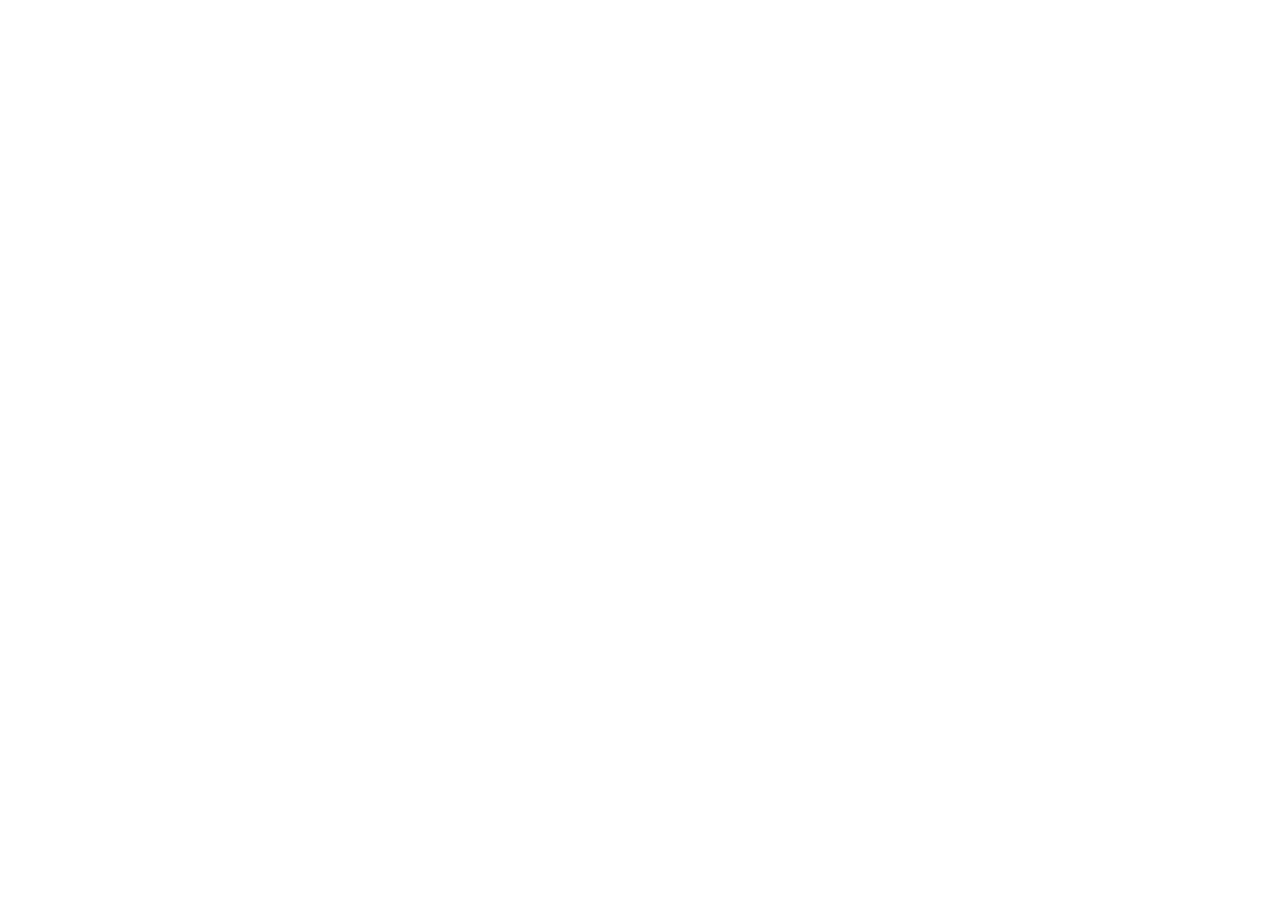
==== sunnatilla.html @ fc8e4e3a "start" ====
<!DOCTYPE html>
<html lang="en">
<head>
    <meta charset="UTF-8">
    <meta name="viewport" content="width=device-width, initial-scale=1.0">
    <title>Document</title>
    <link href="https://cdn.jsdelivr.net/npm/bootstrap@5.3.3/dist/css/bootstrap.min.css" rel="stylesheet">
    <link rel="stylesheet" href="sunnat.css">
</head>
<body>
    
</body>
<script src="https://cdn.jsdelivr.net/npm/bootstrap@5.3.3/dist/js/bootstrap.bundle.min.js"></script>
</html>
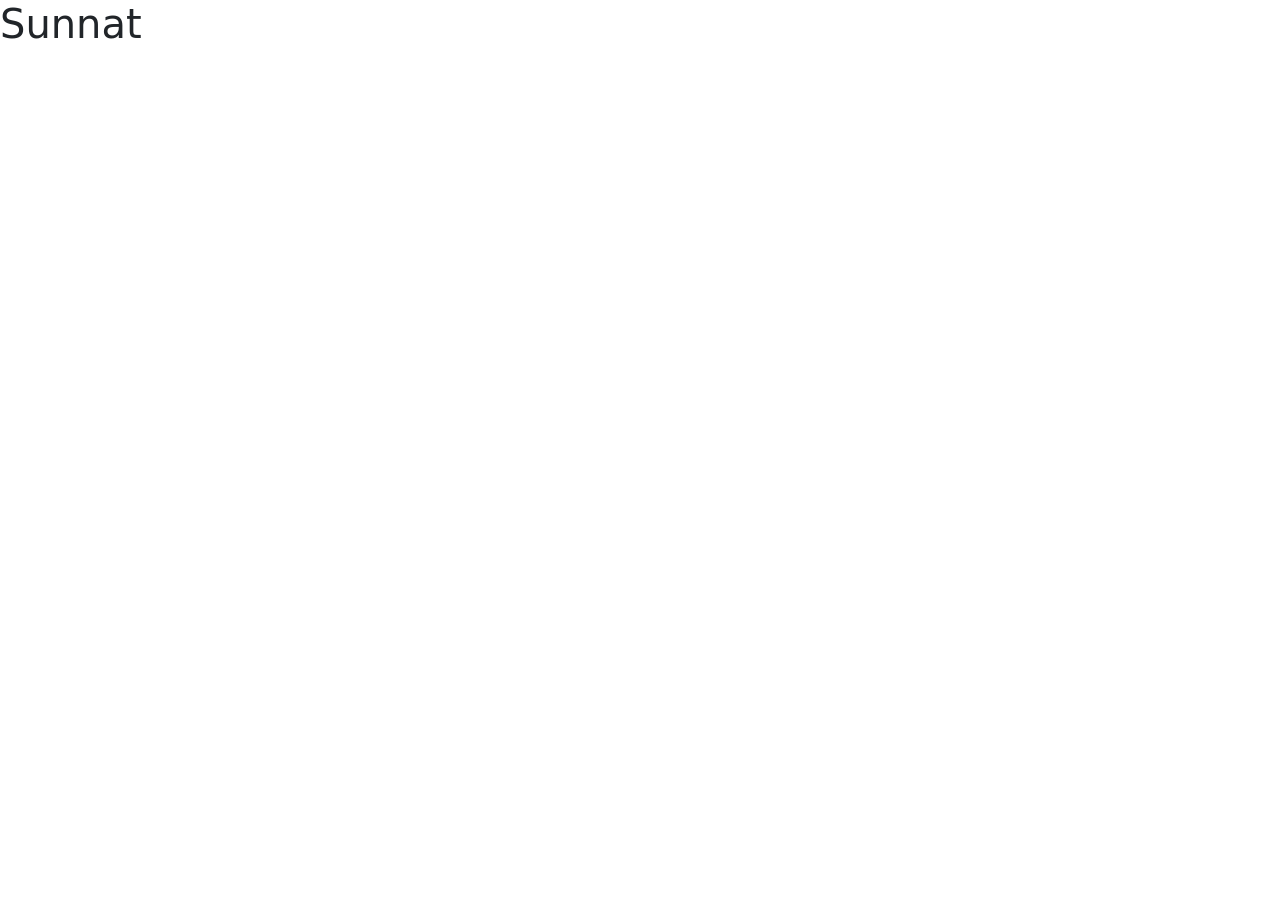
==== commit 67948cd8: "palonchi" ====
--- a/sunnatilla.html
+++ b/sunnatilla.html
@@ -8,7 +8,7 @@
     <link rel="stylesheet" href="sunnat.css">
 </head>
 <body>
-    
+    <h1>Sunnat</h1>
 </body>
 <script src="https://cdn.jsdelivr.net/npm/bootstrap@5.3.3/dist/js/bootstrap.bundle.min.js"></script>
 </html>
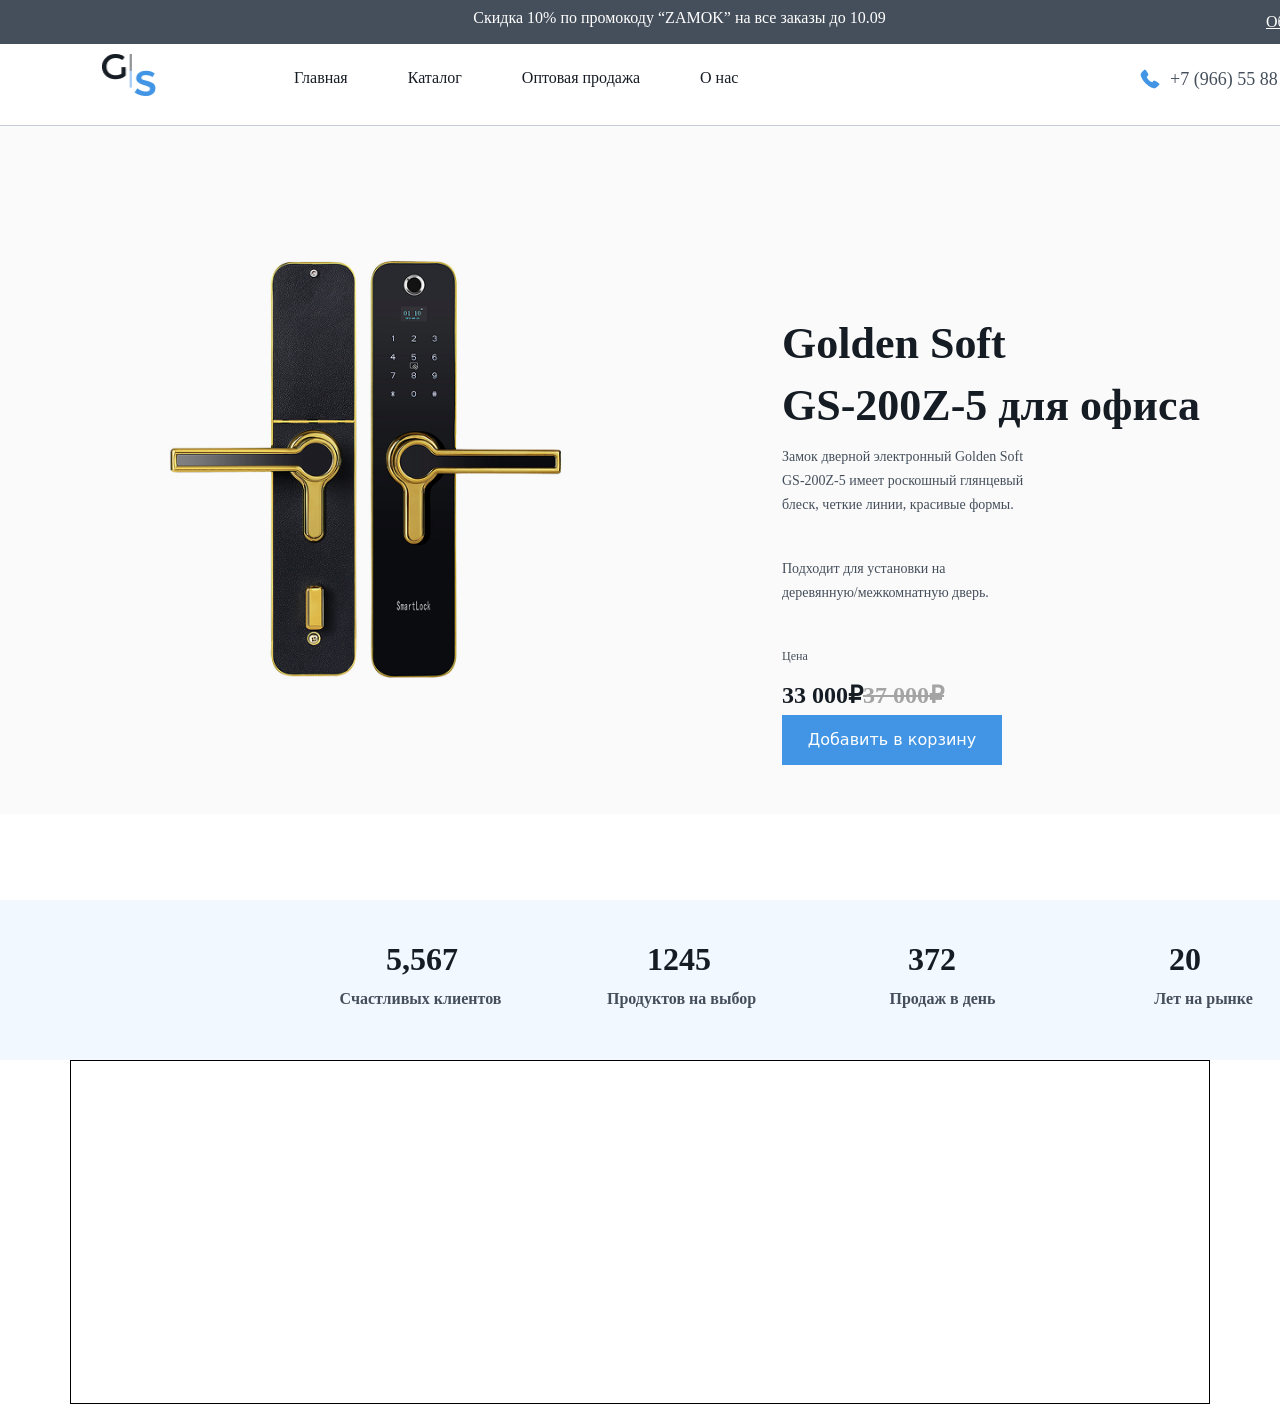
==== commit 88c5da42: "tepa" ====
--- a/sunnatilla.html
+++ b/sunnatilla.html
@@ -8,7 +8,93 @@
     <link rel="stylesheet" href="sunnat.css">
 </head>
 <body>
-    <h1>Sunnat</h1>
+    <div class="ota">
+        <div class="header">
+            <div class="container">
+                <div class="row">
+                     <h4 class="hd2">Скидка 10% по промокоду “ZAMOK” на все заказы до 10.09</h4>
+                    <a href="#" class="hd1">Обратный звонок</a>
+                   
+                </div>
+            </div>
+       
+        </div>
+        <nav>
+        <div class="container">
+            <img src="sikonka/Logo.png" width="54px"  class="im1" height="42px" alt="">
+            <ul class="menu">
+                        <li><a href="#" >Главная</a></li>
+                        <li><a href="nigora.html">Каталог </a></li>
+                        <li><a href="#">Оптовая продажа</a></li>
+                        <li><a href="#">О нас</a></li>
+                       
+                       
+                    </ul>
+                   
+        </div>
+
+       
+    </nav> 
+    <img src="sikonka/phone-call 1.png" class="img2" alt="">
+    <h4 class="hd3">+7 (966) 55 88 499</h4>
+    <img src="sikonka/Frame 4.png" alt="" class="img3">
+    </div>
+
+    <div class="ota2">
+        <div class="container">
+            <div class="row">
+               <div class="tpong">
+                <br>
+                <h1 class="oh1">Golden Soft <br> GS-200Z-5 для офиса</h1>
+                <p class="oh2">Замок дверной электронный Golden Soft <br> GS-200Z-5 имеет роскошный глянцевый <br> блеск, четкие линии, красивые формы.</p>
+                <br>
+                <p class="oh3">Подходит для установки на <br> деревянную/межкомнатную дверь.</p>
+                <br>
+                <p class="oh4">Цена</p>
+
+                <h4 class="oh5">33 000₽<span style="color: #A4A4A4;"><del>37 000₽</del></span>  </h4> 
+                <button class="btn1">Добавить в корзину</button>
+
+           </div> 
+            </div>
+           
+        </div>
+    </div>
+
+    <div class="kichikqism">
+        <div class="container">
+            <div class="row">
+                <div class="qator">
+                    <div class="qator1">
+                        <h4 class="hrf1">5,567</h4>
+                        <h4 class="hrf2">Счастливых клиентов</h4>
+                    </div>
+                    <div class="qator1">
+                        <h4 class="hrf1">1245</h4>
+                        <h4 class="hrf2">Продуктов на выбор</h4>
+                    </div>
+                    <div class="qator1">
+                        <h4 class="hrf1">372</h4>
+                        <h4 class="hrf2">Продаж в день</h4>
+                    </div>
+                    <div class="qator1">
+                        <h4 class="hrf1">20</h4>
+                        <h4 class="hrf2">Лет на рынке</h4>
+                    </div>
+                </div>
+
+            </div>
+        </div>
+    </div>
+
+
+    <div class="container">
+        <div class="row">
+            <div class="servisqismi">
+                
+            </div>
+        </div>
+    </div>
 </body>
 <script src="https://cdn.jsdelivr.net/npm/bootstrap@5.3.3/dist/js/bootstrap.bundle.min.js"></script>
 </html>
--- a/sunnat.css
+++ b/sunnat.css
@@ -0,0 +1,261 @@
+.ota{
+width: 100%;
+height: 126px;
+opacity: 1;
+border-left: 0;
+border-top: 0;
+border-right: 0;
+border-bottom: 1px solid #C4CDD5;
+}
+.header{
+    width: 100%;
+height: 44px;
+opacity: 1;
+background-color: #454F5B;
+}
+.hd1{
+    width: 156px;
+height: 26px;
+opacity: 1px;
+font-family: SF Pro Display;
+font-weight: 500;
+font-size: 16px;
+line-height: 26px;
+letter-spacing: 12%;
+text-decoration: underline;
+text-decoration-style: solid;
+text-decoration-thickness: 0%;
+color: #FFFFFF;
+margin-left: 1184px;
+margin-top: -30px;
+}
+.hd2{
+    width: 841px;
+height: 26px;
+opacity: 1;
+font-family: SF Pro Display;
+font-weight: 500;
+font-size: 16px;
+line-height: 26px;
+letter-spacing: 12%;
+color:#FFFFFF;
+padding-left: 390px;
+margin-top: 5px;
+text-align: center;
+}
+
+nav{
+    /* width: 100%;
+height: 90px;
+opacity: 0.65; */
+background-color: white;
+}
+
+.menu{
+    display: flex;
+    margin-left: 150px;
+    margin-top: -50px;
+
+
+
+}
+.menu > li{
+    margin: 0 30px;
+    list-style: none;
+    padding-top: 20px;
+}
+.menu > li > a{
+    text-decoration: none;
+    font-family: Roboto;
+font-weight: 400;
+font-size: 16px;
+line-height: 100%;
+letter-spacing: 0%;
+width: 164px;
+height: 19px;
+color: #161C24;
+
+opacity: 1;
+
+}
+.menu > li > a:hover{
+    color:#161c247b ;
+
+}
+.im1{
+    margin-left: 20px;
+    margin-top: 10px;
+}
+.img2{
+    margin-left: 1140px;
+    margin-top: -80px;
+}
+.hd3{
+    width: 157px;
+height: 21px;
+font-family: SF Pro Display;
+font-weight: 400;
+font-size: 18px;
+line-height: 100%;
+letter-spacing: 0%;
+color: #454F5B;
+margin-left: 1170px;
+    margin-top: -60px;
+}
+.img3{
+    margin-left: 1330px;
+    margin-top: -70px;
+}
+.ota2{
+    width: 100%;
+height: 774px;
+opacity: 1;
+ background-image: url('sikonka/Rectangle\ 6.png');
+ background-size: 100%;
+ background-repeat: no-repeat;
+}
+.tpong{
+    width: 604px;
+height: 489px;
+opacity: 1;
+gap: 20px;
+margin-left: 700px;
+margin-top: 163px;
+
+}
+.oh1{
+    width: 604px;
+height: 124px;
+opacity: 1;
+font-family: SF Pro Text;
+font-weight: 600;
+font-size: 44px;
+line-height: 62px;
+letter-spacing: 0%;
+color: #161C24;
+}
+.oh2{
+    width: 287px;
+height: 72px;
+opacity: 1;
+font-family: SF Pro Text;
+font-weight: 400;
+font-size: 14px;
+line-height: 24px;
+letter-spacing: 0%;
+color: #454F5B;
+}
+.oh3{
+    width: 287px;
+height: 48px;
+opacity: 1;
+font-family: SF Pro Text;
+font-weight: 400;
+font-size: 14px;
+line-height: 24px;
+color: #454F5B;
+
+}
+.oh4{
+    width: 31px;
+height: 22px;
+opacity: 1;
+font-family: SF Pro Text;
+font-weight: 400;
+font-size: 12px;
+line-height: 22px;
+letter-spacing: 0%;
+color: #454F5B;
+}
+.oh5{
+opacity: 1;
+font-family: SF Pro Text;
+font-weight: 600;
+font-size: 24px;
+line-height: 100%;
+letter-spacing: 0%;
+color: #161C24;
+}
+.btn1{
+    width: 220px;
+height: 50px;
+opacity: 1;
+top: 71px;
+background-color: #4295E4;
+border: 0;
+text-align: center;
+color: white;
+}
+
+
+.kichikqism{
+    width: 100%;
+height: 160px;
+opacity: 1;
+top: 900px;
+gap: 10px;
+padding-top: 40px;
+padding-right: 319px;
+padding-bottom: 40px;
+padding-left: 319px;
+background-color: #F2F8FF;
+}
+.qator{
+    width: 826px;
+height: 80px;
+opacity: 1;
+gap: 82px;
+display: flex;
+justify-content: space-between;
+}
+.qator1{
+    width: 179px;
+height: 80px;
+opacity: 1;
+gap: 16px;
+}
+.hrf1{
+    width: 85px;
+height: 38px;
+opacity: 1;
+font-family: SF Pro Display;
+font-weight: 600;
+font-size: 32px;
+line-height: 38px;
+letter-spacing: 0%;
+color: #161C24;
+padding-left: 55px;
+}
+.hrf2{
+    width: 179px;
+height: 26;
+opacity: 1;
+font-family: SF Pro Text;
+font-weight: 600;
+font-size: 16px;
+line-height: 26px;
+letter-spacing: 0%;
+color: #454F5B;
+text-align: center;
+}
+
+
+
+
+
+
+.servisqismi{
+    width: 100%;
+height: 344px;
+opacity: 1;
+border: 1px solid black;
+
+}
+
+
+
+
+
+
+
+
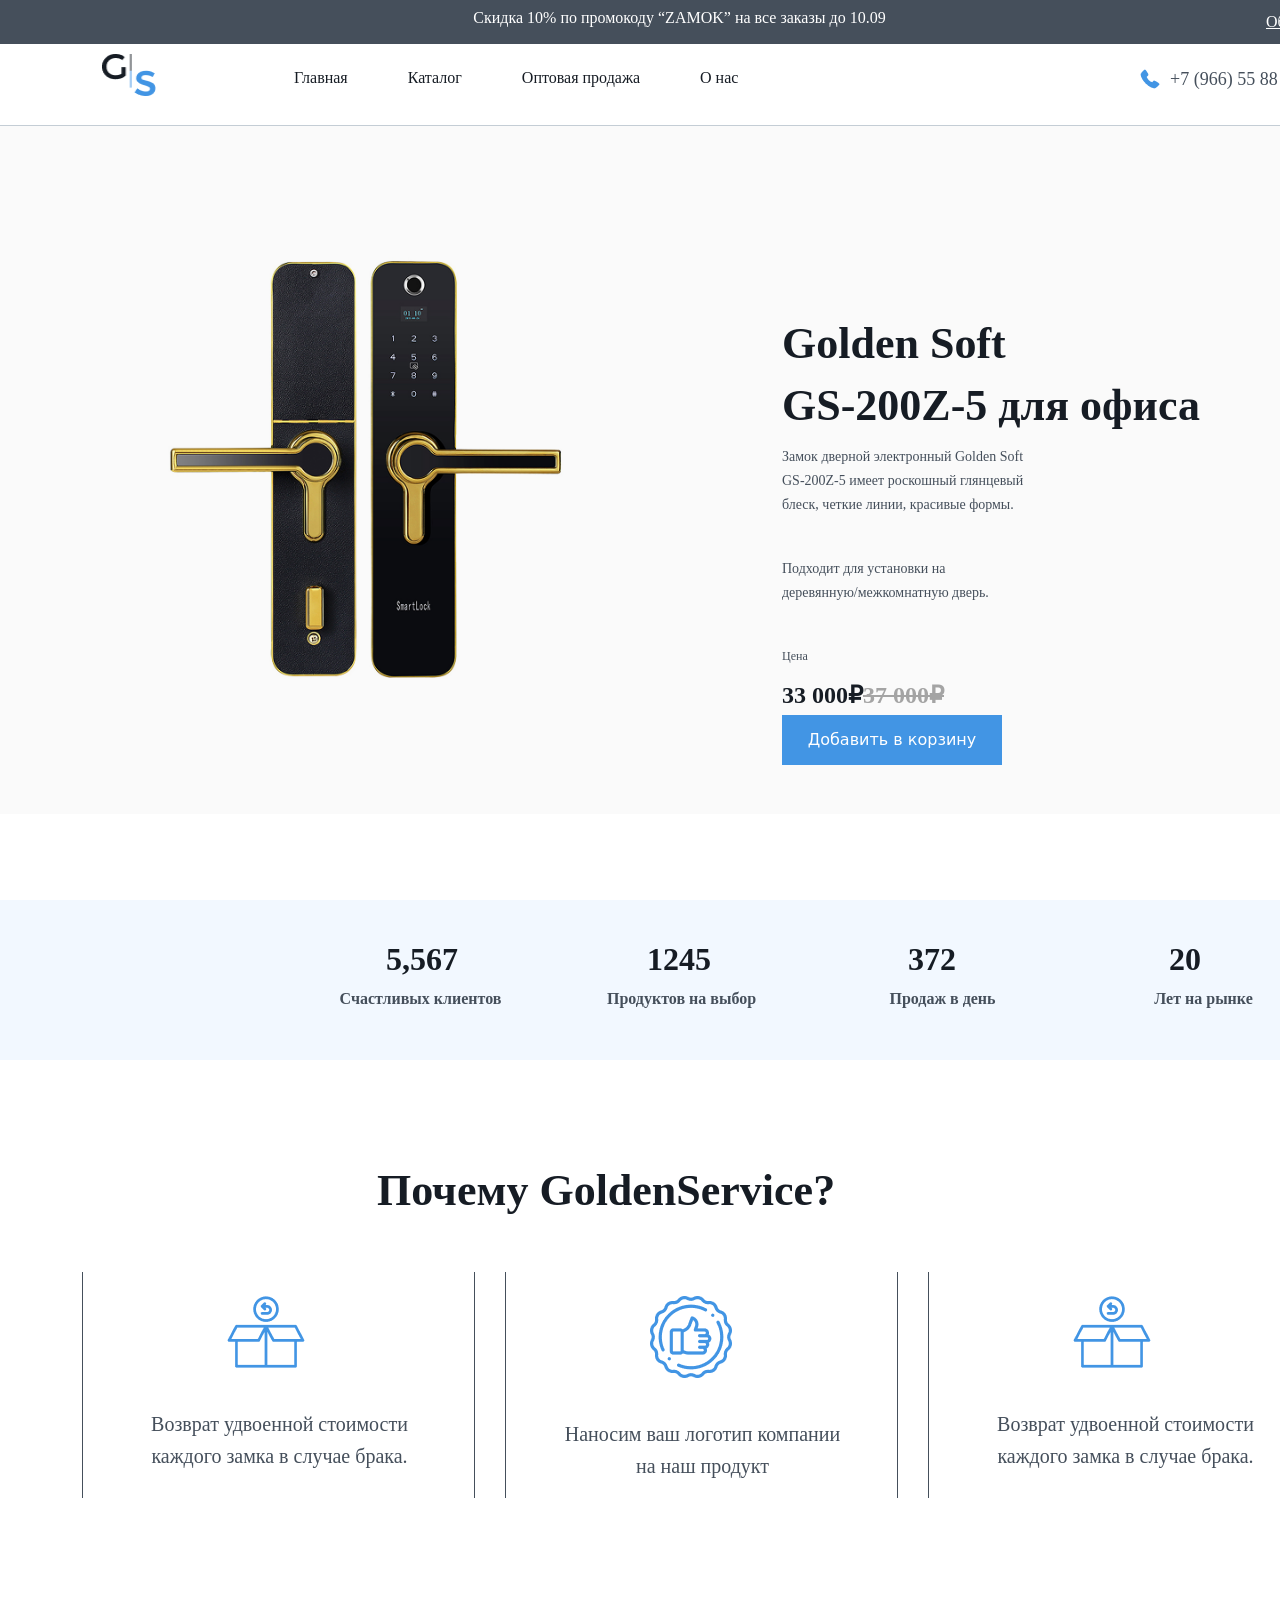
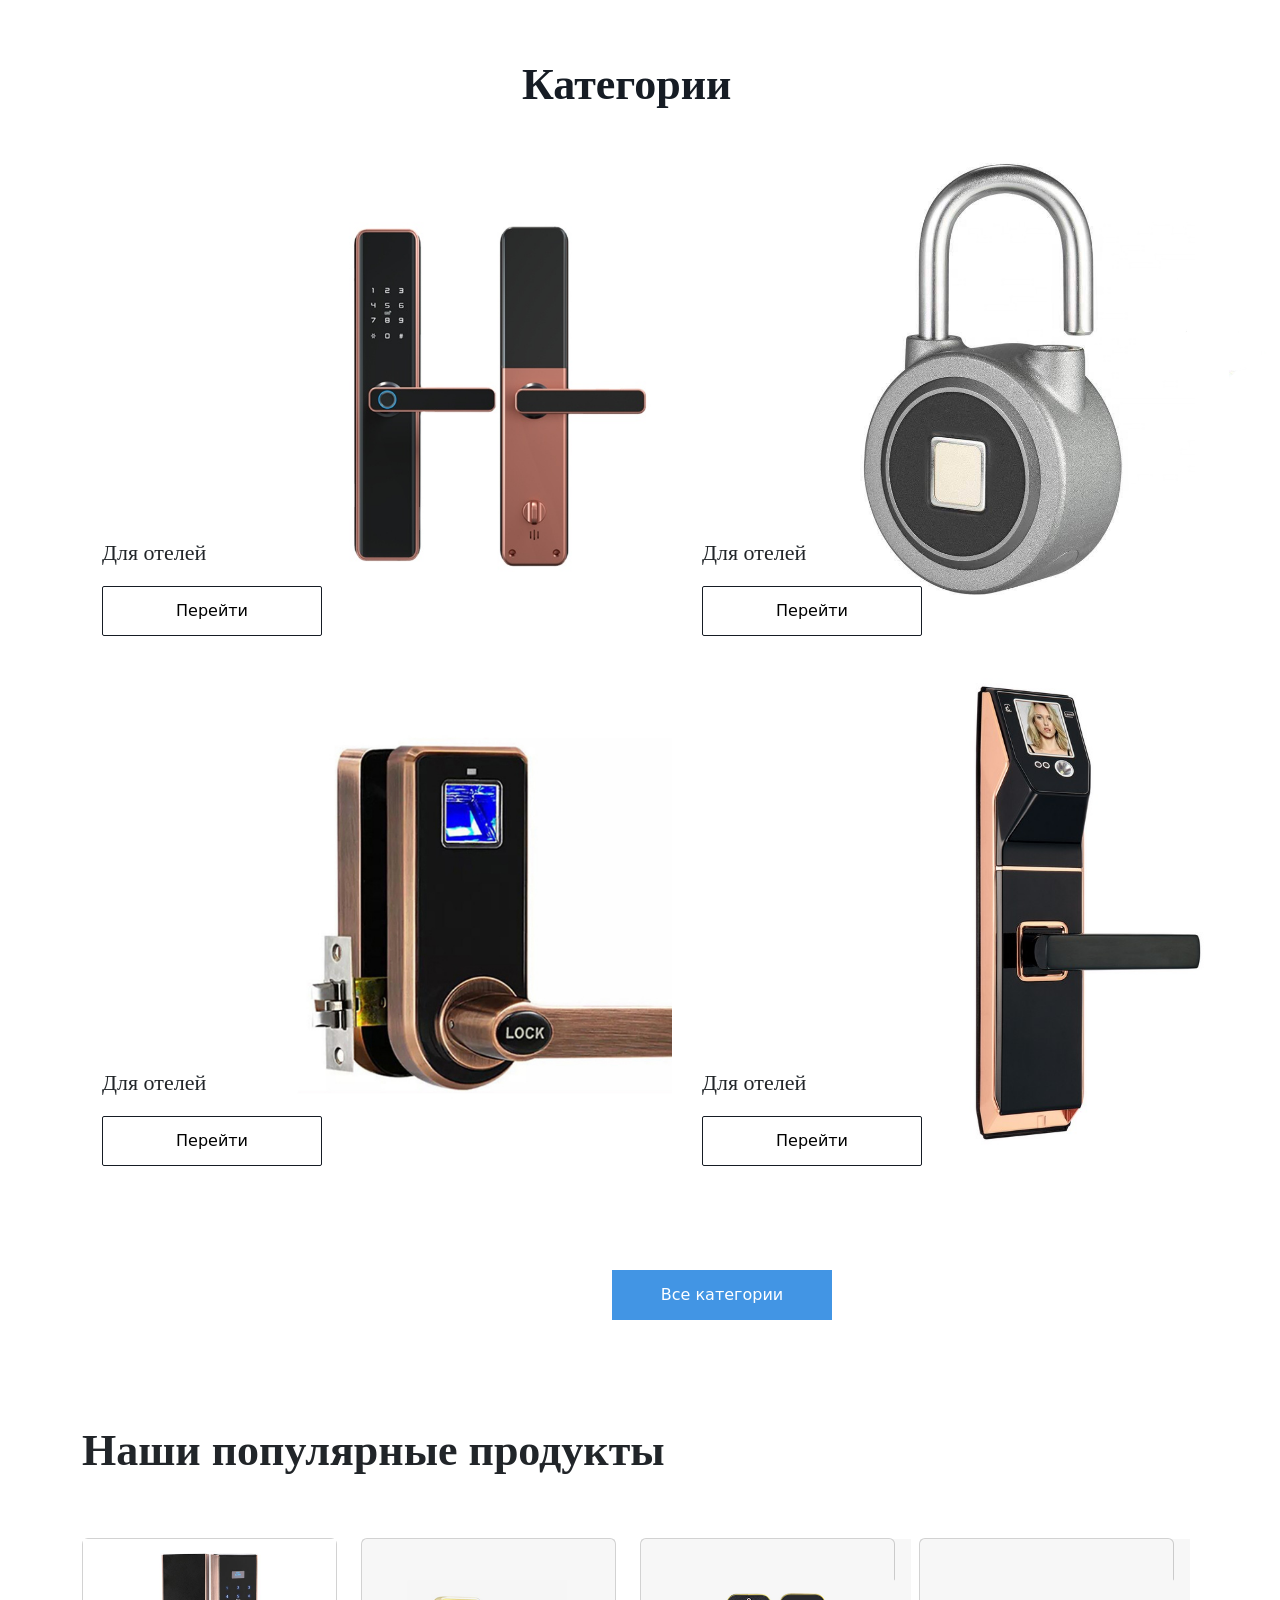
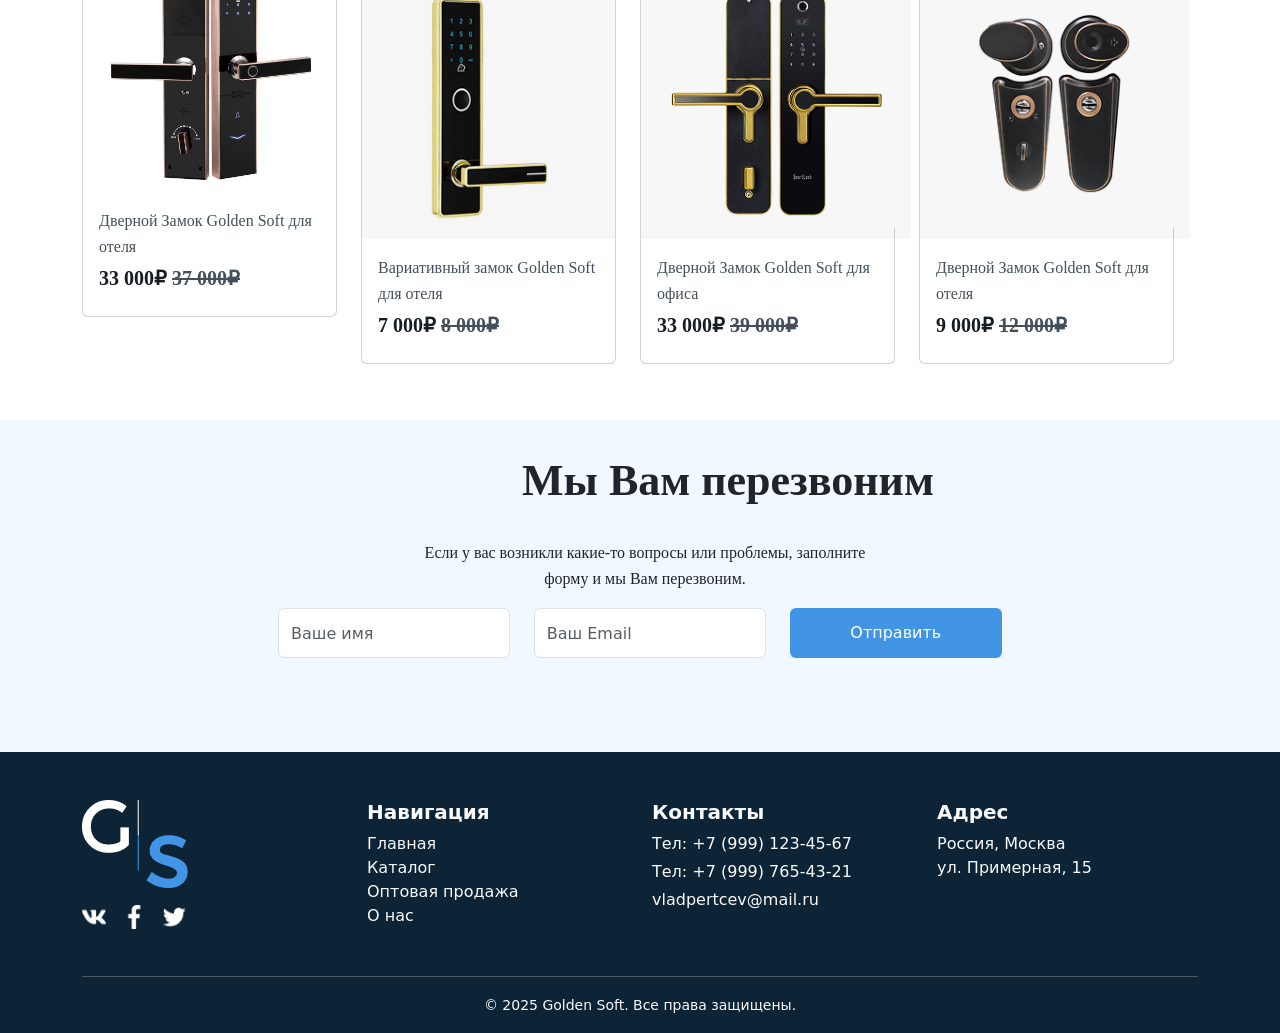
==== commit 963b1d92: "tugadi" ====
--- a/sunnatilla.html
+++ b/sunnatilla.html
@@ -91,10 +91,202 @@
     <div class="container">
         <div class="row">
             <div class="servisqismi">
+                <h1 class="s1">Почему GoldenService? </h1>
+                <div class="sorta">
+                    <div class="sorta1">
+                        <img class="ras" src="sikonka/Group (2).png" alt="">
+                        <h4 class="s2">Возврат удвоенной стоимости <br> каждого замка в случае брака. </h4>
+                    </div>
+                    <div class="sorta1">
+                        <img class="ras" src="sikonka/evaluate 1.png" alt="">
+                        <h4 class="s2">Наносим ваш логотип компании <br> на наш продукт </h4>
+                    </div>
+                    <div class="sorta1">
+                        <img class="ras" src="sikonka/Group (2).png" alt="">
+                        <h4 class="s2">Возврат удвоенной стоимости <br> каждого замка в случае брака. </h4>
+                    </div>
+                </div>
+            </div>
+        </div>
+    </div>
+
+
+
+    <div class="container">
+        <div class="row">
+            <div class="eshiksot">
+                <h1 class="e1">Категории</h1>
+                <div class="row">
+              <div class="col-6"> 
+                         <div class="chap1">
+                            <h4 class="sur1">Для отелей</h4>
+                            <button class="btn2">Перейти</button>
+
+                        </div>
+                    </div>
+              <div class="col-6"> 
+                         <div class="chap1 chap2">
+                            <h4 class="sur1">Для отелей</h4>
+                            <button class="btn2">Перейти</button>
+
+                        </div>
+                    </div>
+
+                </div>
+                <div class="row">
+                      <div class="col-6"> 
+                         <div class="chap1 chap3">
+                            <h4 class="sur1">Для отелей</h4>
+                            <button class="btn2">Перейти</button>
+
+                        </div>
+                    </div>
+                      <div class="col-6"> 
+                         <div class="chap1 chap3 chap4">
+                            <h4 class="sur1">Для отелей</h4>
+                            <button class="btn2">Перейти</button>
+
+                        </div>
+                    </div>
+                </div>
+              
+            
+                    
+                    
                 
             </div>
-        </div>
-    </div>
+          
+                  
+        </div>
+        <br>
+        <br>
+        <br>
+        <br>
+
+         <button class="btn3">Все категории</button>
+    </div> 
+
+
+    <div class="cardqsmi">
+        <div class="container">
+            <div class="row">
+                <h1 class="cx1">Наши популярные продукты</h1>
+                <div class="row mt-5">
+                    <div class="col-3">
+                        <div class="card">
+                            <img src="sikonka/caa02260f15e51c85216945f360d947c6bef1654.png" alt="">
+                    <div class="card-body">
+                        <h4 class="cx2">Дверной Замок Golden Soft для <br> отеля</h4>
+                        <h4 class="cx3">33 000₽ <span style="color: #454F5B;"><del>37 000₽</del></span></h4>
+                    </div>
+                  </div>
+                    </div>
+                    <div class="col-3">
+                        <div class="card">
+                            <img src="sikonka/Rectangle 19.png" height="300px" alt="">
+                    <div class="card-body">
+                        <h4 class="cx2">Вариативный замок Golden Soft <br> для отеля</h4>
+                        <h4 class="cx3">7 000₽ <span style="color: #454F5B;"><del>8 000₽</del></span></h4>
+                    </div>
+                  </div>
+                    </div>
+                    <div class="col-3">
+                        <div class="card">
+                            <img src="sikonka/Rectangle 19 (1).png" width="270px" alt="">
+                    <div class="card-body">
+                        <h4 class="cx2">Дверной Замок Golden Soft для <br>офиса</h4>
+                        <h4 class="cx3">33 000₽ <span style="color: #454F5B;"><del>39 000₽</del></span></h4>
+                    </div>
+                  </div>
+                    </div>
+                    <div class="col-3">
+                        <div class="card">
+                            <img src="sikonka/Rectangle 19 (2).png" width="270px" alt="">
+                    <div class="card-body">
+                        <h4 class="cx2">Дверной Замок Golden Soft для <br> отеля</h4>
+                        <h4 class="cx3">9 000₽ <span style="color: #454F5B;"><del>12 000₽</del></span></h4>
+                    </div>
+                  </div>
+                    </div>
+                </div>
+
+               
+
+            </div>
+        </div>
+    </div>
+     <div class="pastkok">
+     <div class="container">
+        <div class="row">
+            <h1 class="ps1">Мы Вам перезвоним</h1>
+            <p class="ps2">Если у вас возникли какие-то вопросы или проблемы, заполните <br> форму и мы Вам перезвоним.</p>
+            <div class="emvain">
+                <input type="text" class=" form-control  inp1" placeholder="Ваше имя">
+                <input type="email" class=" form-control  inp1" placeholder="Ваш Email">
+                <button class="btn btn4">Отправить</button>
+            </div>
+        </div>
+        
+     </div>
+
+                    
+    </div>
+
+
+
+    <!-- FOOTER -->
+<footer class=" text-light pt-5 pb-3"
+style="background-color:#0D2436 ;">
+  <div class="container">
+    <div class="row">
+      <!-- Logo + Social -->
+      <div class="col-md-3 mb-3">
+        <!-- Logotip rasmi -->
+        <img src="icon/logooo.png" alt="Golden Soft Logo" class="img-fluid mb-3" style="max-width:150px;">
+        
+        <!-- Ijtimoiy tarmoqlar -->
+        <div class="d-flex gap-3">
+          <a href="#"><img src="icon/vk.png" alt="Facebook" width="24"></a>
+          <a href="#"><img src="icon/free-icon-facebook-2111392 1.png" alt="Twitter" width="24"></a>
+          <a href="#"><img src="icon/Frame (3).png" alt="Instagram" width="24"></a>
+        </div>
+      </div>
+
+      <!-- Navigation -->
+      <div class="col-md-3 mb-3">
+        <h5 class="fw-bold">Навигация</h5>
+        <ul class="list-unstyled">
+          <li><a href="#" class="text-light text-decoration-none">Главная</a></li>
+          <li><a href="#" class="text-light text-decoration-none">Каталог</a></li>
+          <li><a href="#" class="text-light text-decoration-none">Оптовая продажа</a></li>
+          <li><a href="#" class="text-light text-decoration-none">О нас</a></li>
+        </ul>
+      </div>
+
+      <!-- Contact -->
+      <div class="col-md-3 mb-3">
+        <h5 class="fw-bold">Контакты</h5>
+        <p class="mb-1">Тел: +7 (999) 123-45-67</p>
+        <p class="mb-1">Тел: +7 (999) 765-43-21</p>
+        <p>vladpertcev@mail.ru</p>
+      </div>
+
+      <!-- Address -->
+      <div class="col-md-3 mb-3">
+        <h5 class="fw-bold">Адрес</h5>
+        <p>Россия, Москва<br>ул. Примерная, 15</p>
+      </div>
+    </div>
+
+    <hr class="border-light">
+
+    <!-- Copyright -->
+    <div class="text-center">
+      <small>© 2025 Golden Soft. Все права защищены.</small>
+    </div>
+  </div>
+</footer>
+
 </body>
 <script src="https://cdn.jsdelivr.net/npm/bootstrap@5.3.3/dist/js/bootstrap.bundle.min.js"></script>
 </html>
--- a/sunnat.css
+++ b/sunnat.css
@@ -248,14 +248,249 @@
     width: 100%;
 height: 344px;
 opacity: 1;
-border: 1px solid black;
-
-}
-
-
-
-
-
-
-
-
+margin-top:100px;
+
+}
+.s1{
+    width: 526px;
+height: 62px;
+opacity: 1;
+font-family: SF Pro Text;
+font-weight: 600;
+font-size: 44px;
+line-height: 62px;
+letter-spacing: 0%;
+color: #161C24;
+margin:auto ;
+}
+
+.sorta{
+    width: 100%;
+height: 226PX;
+opacity: 1;
+gap: 30px;
+margin-top: 50px;
+display: flex;
+justify-content: space-between;
+}
+.sorta1{
+    width: 393px;
+height: 226px;
+opacity: 1;
+gap: 10px;
+padding: 24px;
+border-left: 1px solid #454F5B;
+border-right: 1px solid #454F5B;
+}
+
+
+.ras{
+    margin-left: 120px;
+}
+
+.s2{
+    width: 345px;
+height: 64;
+opacity: 1;
+font-family: SF Pro Text;
+font-weight: 400;
+font-size: 20px;
+line-height: 32px;
+letter-spacing: 0%;
+text-align: center;
+color: #454F5B;
+padding-top: 40px;
+}
+
+
+
+.eshiksot{
+    width: 100%;
+height: 1120px;
+opacity: 1;
+margin-top: 150px;
+
+}
+.e1{
+    width: 236px;
+height: 62px;
+opacity: 1;
+font-family: SF Pro Text;
+font-weight: 600;
+font-size: 44px;
+line-height: 62px;
+letter-spacing: 0%;
+color: #161C24;
+margin: auto;
+}
+.chap1{
+width: 450px;
+height: 530px;
+opacity: 1;
+background-image: url("sikonka/c4cb868cb4fc007b2f23762fc26030bdfc099112.png");
+background-size: cover;
+background-repeat: no-repeat;
+margin-left: 140px;
+position: relative;
+}
+.chap2{
+   width: 450px;
+height: 530px; 
+background-image: url("sikonka/693e71251a71cb8e1d568e4920688e33ccb25b56.png");
+background-size: cover;
+background-repeat: no-repeat;
+margin-left: 170px;
+}
+
+.chap3{
+  background-image: url("sikonka/403f61ca8ded2900fad85551e379642ea3bafe56.png");
+background-size: cover;
+background-repeat: no-repeat;  
+}
+.chap4{
+background-image: url("sikonka/350fef7eabeaa975b347f48837bd0b365a226a4d.png");
+background-size: cover;
+background-repeat: no-repeat;
+margin-left: 170px;
+
+
+
+}
+.sur1{
+    width: 125px;
+height: 34px;
+opacity: 1;
+
+font-family: SF Pro Text;
+font-weight: 500;
+font-size: 22px;
+line-height: 34px;
+letter-spacing: 0%;
+position: absolute;
+top: 100px;
+left: -120px;
+margin-top: 320px;
+}
+.btn2{
+    width: 220px;
+height: 50px;
+opacity: 1;
+border-radius: 2px;
+border-width: 1px;
+border:1px solid #161C24;
+background-color: white;
+margin-top:470px ;
+position: absolute;
+left: -120px;
+}
+.btn3{
+    width: 220px;
+height: 50px;
+opacity: 1;
+background-color: #4295E4;
+border: 0;
+color: #FFFFFF;
+margin-left: 530px;
+}
+
+
+
+.cardqsmi{
+    width: 100%;
+height: 600px;
+opacity: 1;
+margin-top: 100px;
+
+}
+.cx1{
+    width: 1074px;
+height: 62px;
+opacity: 1;
+
+    font-family: SF Pro Text;
+font-weight: 600;
+font-size: 44px;
+line-height: 62px;
+letter-spacing: 0%;
+
+}
+.cx2{
+    width: 264px;
+height: 52px;
+opacity: 1;
+font-family: SF Pro Text;
+font-weight: 400;
+font-size: 16px;
+line-height: 26px;
+letter-spacing: 0%;
+vertical-align: middle;
+color: #454F5B;
+}
+.cx3{
+    width: 150px;
+height: 24px;
+opacity: 1;
+font-family: SF Pro Text;
+font-weight: 600;
+font-size: 20px;
+line-height: 100%;
+letter-spacing: 0%;
+color: #161C24;
+}
+
+
+.pastkok{
+    width: 100%;
+height: 332px;
+opacity: 1;
+background-color: #F2F8FF;
+
+}
+.ps1{
+    width: 465px;
+height: 62px;
+opacity: 1;
+font-family: SF Pro Text;
+font-weight: 600;
+font-size: 44px;
+line-height: 62px;
+letter-spacing: 0%;
+padding-top: 30px;
+margin-left: 440px;
+}
+.ps2{
+    /* width: 518px;
+height: 52px; */
+opacity: 1;
+font-family: SF Pro Text;
+font-weight: 400;
+font-size: 16px;
+line-height: 26px;
+letter-spacing: 0%;
+padding-top: 50px;
+text-align: center;
+margin-left: 5px;
+
+}
+.emvain{
+    width: 748px;
+height: 50px;
+opacity: 1;
+gap: 24px;
+margin: auto;
+display: flex;
+justify-content: space-between;
+}
+.inp1{
+    width: 240px;
+height: 50px;
+opacity: 1;
+
+}
+.btn4{
+    width: 220px;
+height: 50px;
+opacity: 1;
+color: #FFFFFF;
+background-color: #4295E4;
+}
